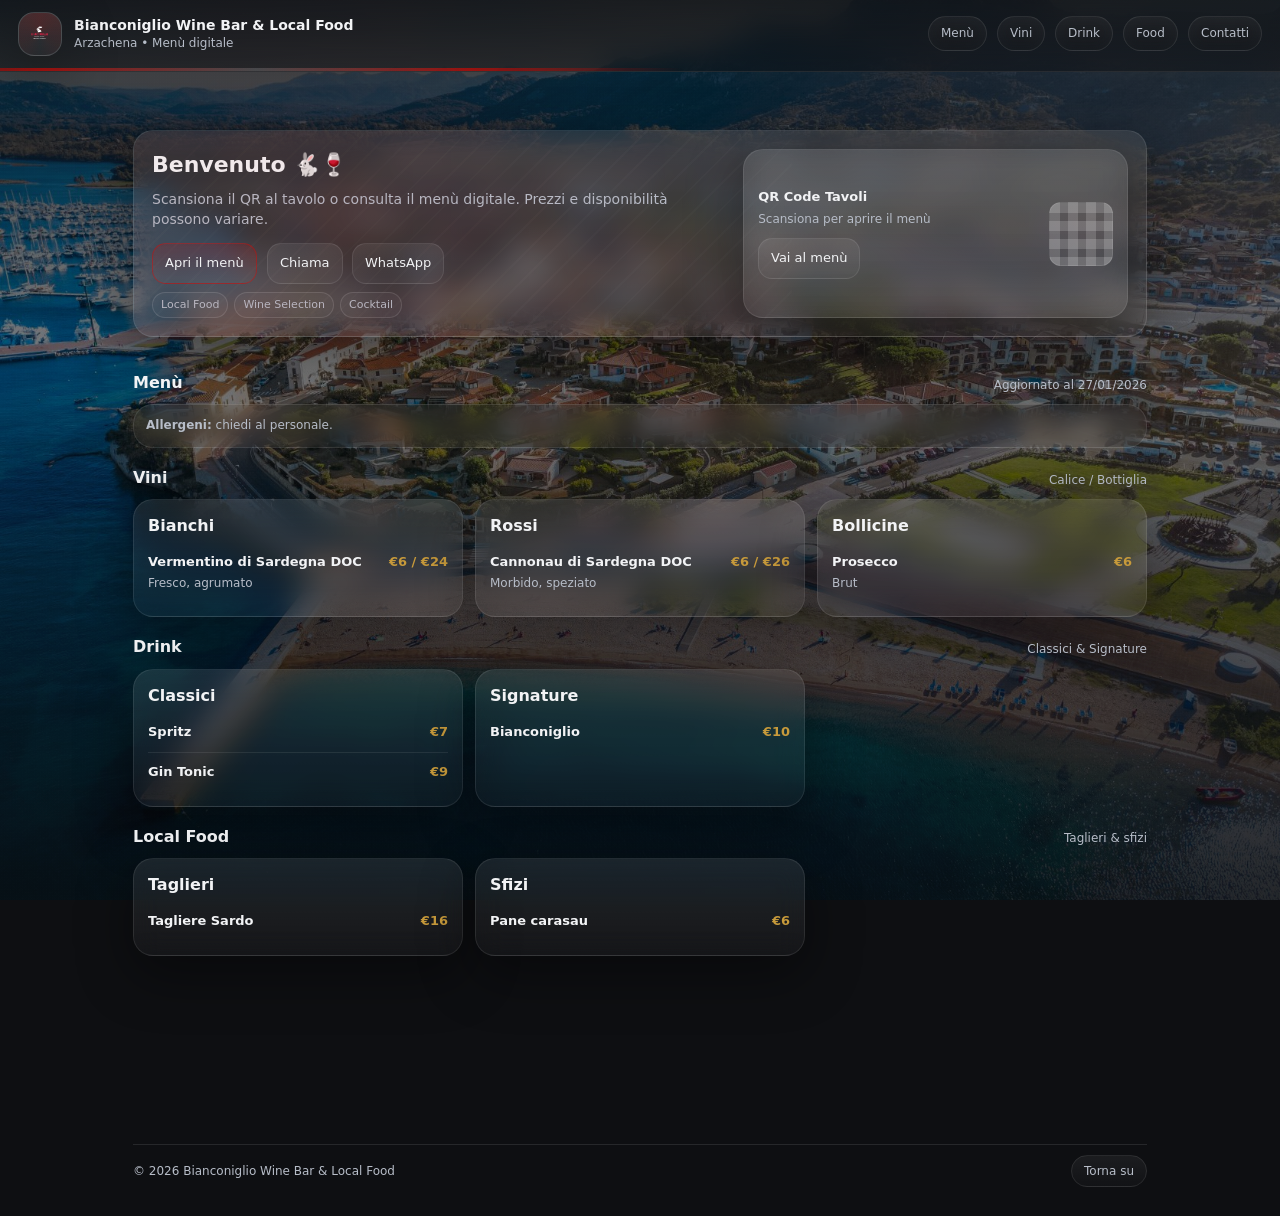
==== index.html @ 8bcde0dc "Add files via upload" ====
<!doctype html>
<html lang="it">
<head>
  <meta charset="utf-8">
  <meta name="viewport" content="width=device-width, initial-scale=1">
  <meta name="description" content="Bianconiglio Wine Bar & Local Food - Menù digitale, Arzachena">
  <title>Bianconiglio Wine Bar & Local Food • Menù</title>

  <link rel="stylesheet" href="styles.css">
</head>

<body>

  <!-- PRELOADER -->
  <div id="preloader" aria-label="Caricamento">
    <div class="preloaderGlass">
      <img class="preLogo" src="logo.svg" alt="Bianconiglio">
      <div class="preBar"></div>
    </div>
  </div>

  <!-- APP -->
  <div id="app" class="appHidden">

    <!-- HEADER -->
    <header id="siteHeader">
      <div class="topbar">
        <div class="brand">
          <div class="logoWrap">
            <img src="logo.svg" alt="Bianconiglio Wine Bar & Local Food">
          </div>
          <div>
            <h1>Bianconiglio Wine Bar & Local Food</h1>
            <p>Arzachena • Menù digitale</p>
          </div>
        </div>

        <nav>
          <a class="chip bounce" href="#menu">Menù</a>
          <a class="chip bounce" href="#vini">Vini</a>
          <a class="chip bounce" href="#drink">Drink</a>
          <a class="chip bounce" href="#food">Food</a>
          <a class="chip bounce" href="#contatti">Contatti</a>
        </nav>
      </div>
    </header>

    <!-- CONTENUTO -->
    <div class="wrap">

      <!-- HERO -->
      <section class="hero reveal" id="top">
        <div class="heroCard">
          <div>
            <h2>Benvenuto 🐇🍷</h2>
            <p class="sub">
              Scansiona il QR al tavolo o consulta il menù digitale.
              Prezzi e disponibilità possono variare.
            </p>

            <div class="btnRow">
              <a class="btn primary bounce" href="#menu">Apri il menù</a>
              <a class="btn bounce" href="tel:+390000000000">Chiama</a>
              <a class="btn bounce" href="https://wa.me/390000000000" target="_blank">WhatsApp</a>
            </div>

            <div class="badges">
              <span class="badge">Local Food</span>
              <span class="badge">Wine Selection</span>
              <span class="badge">Cocktail</span>
            </div>
          </div>

          <div class="qrBox">
            <div>
              <div class="qrTitle">QR Code Tavoli</div>
              <div class="qrSub">Scansiona per aprire il menù</div>
              <div class="qrBtn">
                <a class="btn bounce" href="#menu">Vai al menù</a>
              </div>
            </div>
            <div class="qrFake"></div>
          </div>
        </div>
      </section>

      <!-- MENU -->
      <main>

        <section id="menu" class="reveal">
          <div class="sectionTitle">
            <h3>Menù</h3>
            <span>Aggiornato al 27/01/2026</span>
          </div>
          <div class="notice">
            <strong>Allergeni:</strong> chiedi al personale.
          </div>
        </section>

        <!-- VINI -->
        <section id="vini" class="reveal">
          <div class="sectionTitle">
            <h3>Vini</h3>
            <span>Calice / Bottiglia</span>
          </div>

          <div class="grid">
            <div class="card bounce">
              <div class="cardTitle">Bianchi</div>
              <div class="item">
                <div>
                  <div class="name">Vermentino di Sardegna DOC</div>
                  <div class="desc">Fresco, agrumato</div>
                </div>
                <div class="price">€6 / €24</div>
              </div>
            </div>

            <div class="card bounce">
              <div class="cardTitle">Rossi</div>
              <div class="item">
                <div>
                  <div class="name">Cannonau di Sardegna DOC</div>
                  <div class="desc">Morbido, speziato</div>
                </div>
                <div class="price">€6 / €26</div>
              </div>
            </div>

            <div class="card bounce">
              <div class="cardTitle">Bollicine</div>
              <div class="item">
                <div>
                  <div class="name">Prosecco</div>
                  <div class="desc">Brut</div>
                </div>
                <div class="price">€6</div>
              </div>
            </div>
          </div>
        </section>

        <!-- DRINK -->
        <section id="drink" class="reveal">
          <div class="sectionTitle">
            <h3>Drink</h3>
            <span>Classici & Signature</span>
          </div>

          <div class="grid">
            <div class="card bounce">
              <div class="cardTitle">Classici</div>
              <div class="item">
                <div class="name">Spritz</div>
                <div class="price">€7</div>
              </div>
              <div class="item">
                <div class="name">Gin Tonic</div>
                <div class="price">€9</div>
              </div>
            </div>

            <div class="card bounce">
              <div class="cardTitle">Signature</div>
              <div class="item">
                <div class="name">Bianconiglio</div>
                <div class="price">€10</div>
              </div>
            </div>
          </div>
        </section>

        <!-- FOOD -->
        <section id="food" class="reveal">
          <div class="sectionTitle">
            <h3>Local Food</h3>
            <span>Taglieri & sfizi</span>
          </div>

          <div class="grid">
            <div class="card bounce">
              <div class="cardTitle">Taglieri</div>
              <div class="item">
                <div class="name">Tagliere Sardo</div>
                <div class="price">€16</div>
              </div>
            </div>

            <div class="card bounce">
              <div class="cardTitle">Sfizi</div>
              <div class="item">
                <div class="name">Pane carasau</div>
                <div class="price">€6</div>
              </div>
            </div>
          </div>
        </section>

        <!-- CONTATTI -->
        <section id="contatti" class="reveal">
          <div class="sectionTitle">
            <h3>Contatti</h3>
            <span>Arzachena</span>
          </div>

          <div class="grid">
            <div class="card bounce">
              <div class="cardTitle">Dove siamo</div>
              <div class="smallText">Arzachena (SS)</div>
            </div>

            <div class="card bounce">
              <div class="cardTitle">Orari</div>
              <div class="smallText">
                Lun–Dom<br>18:00 – 02:00
              </div>
            </div>
          </div>
        </section>

      </main>

      <!-- FOOTER -->
      <footer>
        <div class="footerRow">
          <div>© <span id="year"></span> Bianconiglio Wine Bar & Local Food</div>
          <div><a href="#top" class="chip bounce">Torna su</a></div>
        </div>
      </footer>

    </div>
  </div>

  <script src="./app.js"></script>
</body>
</html>
---- styles.css ----
:root{
  --bg:#0e0f12;
  --text:#f2f3f5;
  --muted:#b7bdc8;
  --accent:#c79a3b;

  --glass: rgba(255,255,255,.08);
  --glass2: rgba(255,255,255,.04);
  --stroke: rgba(255,255,255,.14);
  --stroke2: rgba(255,255,255,.09);
  --shadow: 0 18px 55px rgba(0,0,0,.42);
  --radius: 20px;

  --racing-red:#e10600;
  --racing-glow: rgba(225,6,0,.18);
}

*{ box-sizing:border-box; }
html,body{ height:100%; }
body{
  margin:0;
  font-family: system-ui, -apple-system, Segoe UI, Roboto, Arial, sans-serif;
  color:var(--text);
  line-height:1.45;
  overflow-x:hidden;
  background: var(--bg);
}

/* background globale */
body::before{
  content:"";
  position:fixed; inset:0;
  background:
    linear-gradient(180deg, rgba(14,15,18,.78), rgba(14,15,18,.55) 40%, rgba(14,15,18,.88)),
    radial-gradient(800px 500px at 20% 0%, rgba(225,6,0,.18), transparent 60%),
    url("cannigione_-_arzachena_rsz.jpg");
  background-size: cover;
  background-position: center;
  background-repeat:no-repeat;
  filter: saturate(1.05) contrast(1.05);
  z-index:-2;
}

body::after{
  content:"";
  position:fixed; inset:0;
  background-image: radial-gradient(rgba(255,255,255,.06) 1px, transparent 1px);
  background-size: 3px 3px;
  opacity:.10;
  z-index:-1;
  pointer-events:none;
}

a{ color:inherit; }
.wrap{ max-width:1050px; margin:0 auto; padding:18px; }

/* header */
header{
  position:sticky; top:0; z-index:10;
  backdrop-filter: blur(14px);
  -webkit-backdrop-filter: blur(14px);
  background: linear-gradient(180deg, rgba(14,15,18,.68), rgba(14,15,18,.50));
  border-bottom: 1px solid var(--stroke2);
}
header::after{
  content:"";
  display:block;
  height:3px;
  background: linear-gradient(90deg, transparent, rgba(225,6,0,.0), rgba(225,6,0,.95), rgba(255,255,255,.25), rgba(225,6,0,.95), rgba(225,6,0,.0), transparent);
  opacity:.65;
  transform: translateX(-30%);
  transition: transform .8s ease;
}
header.is-scrolled::after{ transform: translateX(30%); }

.topbar{
  display:flex; gap:14px; align-items:center; justify-content:space-between;
  padding:12px 18px;
}

.brand{ display:flex; gap:12px; align-items:center; }
.brand h1{ font-size:14px; margin:0; }
.brand p{ margin:0; font-size:12px; color:var(--muted); }

.logoWrap{
  width:44px; height:44px;
  border-radius: 16px;
  display:grid; place-items:center;
  background: linear-gradient(180deg, rgba(255,255,255,.10), rgba(255,255,255,.04));
  border:1px solid var(--stroke);
  box-shadow: var(--shadow);
  position:relative;
  overflow:hidden;
}
.logoWrap::before{
  content:"";
  position:absolute; inset:-50%;
  background: conic-gradient(from 180deg, transparent, var(--racing-glow), transparent);
  animation: spinGlow 3.2s linear infinite;
  opacity:.9;
}
@keyframes spinGlow { to{ transform: rotate(360deg); } }
.logoWrap img{
  width:30px; height:30px;
  position:relative;
  filter: drop-shadow(0 8px 16px rgba(0,0,0,.35));
}

nav{ display:flex; gap:10px; flex-wrap:wrap; justify-content:flex-end; }
.chip{
  text-decoration:none;
  padding:8px 12px;
  border-radius:999px;
  font-size:12px;
  color:var(--muted);
  border:1px solid var(--stroke2);
  background: linear-gradient(180deg, rgba(255,255,255,.06), rgba(255,255,255,.02));
  backdrop-filter: blur(10px);
  -webkit-backdrop-filter: blur(10px);
  transition: transform .18s ease, filter .18s ease, border-color .18s ease, background .18s ease, color .18s ease;
}
.chip:hover{
  color:var(--text);
  border-color: rgba(225,6,0,.45);
  background: linear-gradient(180deg, rgba(225,6,0,.14), rgba(255,255,255,.02));
  filter: brightness(1.06);
}

.hero{ padding:22px 0 6px; }
.heroCard{
  border-radius: var(--radius);
  border:1px solid var(--stroke2);
  background: linear-gradient(180deg, rgba(255,255,255,.09), rgba(255,255,255,.03));
  backdrop-filter: blur(14px);
  -webkit-backdrop-filter: blur(14px);
  box-shadow: var(--shadow);
  padding:18px;
  display:grid;
  grid-template-columns: 1.2fr .8fr;
  gap:14px;
  position:relative;
  overflow:hidden;
  transform: translateZ(0);
}
.heroCard::before{
  content:"";
  position:absolute; inset:0;
  background:
    linear-gradient(90deg, transparent, rgba(225,6,0,.10), transparent),
    repeating-linear-gradient(135deg, rgba(255,255,255,.035) 0 2px, transparent 2px 18px);
  opacity:.45;
  transform: translateX(-35%);
  animation: speedSweep 5.5s ease-in-out infinite;
  pointer-events:none;
}
@keyframes speedSweep{
  0%,100%{ transform: translateX(-35%); }
  50%{ transform: translateX(35%); }
}
.hero h2{ margin:0 0 8px; font-size:22px; }
.hero .sub{ margin:0; color:var(--muted); font-size:14px; }

.btnRow{ display:flex; gap:10px; flex-wrap:wrap; margin-top:14px; }
.btn{
  display:inline-flex; align-items:center; justify-content:center;
  padding:10px 12px;
  border-radius: 14px;
  border:1px solid var(--stroke2);
  background: linear-gradient(180deg, rgba(255,255,255,.07), rgba(255,255,255,.03));
  text-decoration:none;
  font-size:13px;
  transition: transform .18s ease, filter .18s ease, border-color .18s ease, background .18s ease;
}
.btn.primary{
  border-color: rgba(225,6,0,.42);
  background: linear-gradient(180deg, rgba(225,6,0,.16), rgba(255,255,255,.03));
}
.btn:hover{
  transform: translateY(-1px);
  filter: brightness(1.08);
  border-color: rgba(225,6,0,.55);
}

.badges{ display:flex; gap:6px; flex-wrap:wrap; margin-top:8px; }
.badge{
  font-size:11px; padding:4px 8px;
  border-radius:999px;
  border:1px solid rgba(255,255,255,.12);
  color:var(--muted);
  background: rgba(255,255,255,.03);
}

.qrBox{
  border-radius: var(--radius);
  border:1px solid var(--stroke2);
  background: linear-gradient(180deg, rgba(255,255,255,.08), rgba(255,255,255,.03));
  backdrop-filter: blur(14px);
  -webkit-backdrop-filter: blur(14px);
  box-shadow: var(--shadow);
  padding:14px;
  display:flex; gap:12px; align-items:center; justify-content:space-between;
}
.qrTitle{ font-weight:700; font-size:13px; margin-bottom:4px; }
.qrSub{ color:var(--muted); font-size:12px; }
.qrBtn{ margin-top:10px; }
.qrFake{
  width:64px; height:64px; border-radius:12px;
  background:
    linear-gradient(90deg, rgba(255,255,255,.18) 10px, transparent 10px),
    linear-gradient(rgba(255,255,255,.18) 10px, transparent 10px);
  background-size: 18px 18px;
  border:1px solid rgba(255,255,255,.12);
  opacity:.9;
}

main{ padding:10px 0 40px; }
section{ scroll-margin-top:88px; margin-top:18px; }
.sectionTitle{ display:flex; align-items:end; justify-content:space-between; gap:12px; margin:0 0 10px; }
.sectionTitle h3{ margin:0; font-size:16px; }
.sectionTitle span{ color:var(--muted); font-size:12px; }

.grid{ display:grid; grid-template-columns: repeat(3, 1fr); gap:12px; }

.card{
  border-radius: var(--radius);
  border:1px solid var(--stroke2);
  background: linear-gradient(180deg, rgba(255,255,255,.09), rgba(255,255,255,.03));
  backdrop-filter: blur(14px);
  -webkit-backdrop-filter: blur(14px);
  box-shadow: var(--shadow);
  padding:14px;
  transition: transform .18s ease, border-color .18s ease;
  will-change: transform;
}
.card:hover{
  transform: translateY(-2px);
  border-color: rgba(225,6,0,.30);
}

.cardTitle{ font-weight:800; margin-bottom:6px; }

.item{
  display:flex; justify-content:space-between; gap:10px;
  padding:10px 0;
  border-bottom:1px solid rgba(255,255,255,.08);
}
.item:last-child{ border-bottom:none; }
.name{ font-weight:600; font-size:13px; }
.desc{ margin:3px 0 0; color:var(--muted); font-size:12px; }
.price{ font-weight:700; font-size:13px; white-space:nowrap; color:var(--accent); }

.notice{
  border-radius: var(--radius);
  border:1px solid rgba(255,255,255,.10);
  background: rgba(255,255,255,.03);
  padding:12px;
  color:var(--muted);
  font-size:12px;
  backdrop-filter: blur(10px);
  -webkit-backdrop-filter: blur(10px);
}

.smallText{ color:var(--muted); font-size:13px; }

footer{
  border-top:1px solid rgba(255,255,255,.10);
  padding:18px 0;
  color:var(--muted);
  font-size:12px;
}
.footerRow{
  display:flex;
  gap:10px;
  flex-wrap:wrap;
  justify-content:space-between;
  align-items:center;
}

/* reveal */
.reveal{
  opacity:0;
  transform: translateY(10px);
  transition: opacity .45s ease, transform .45s ease;
}
.reveal.is-in{
  opacity:1;
  transform: translateY(0);
}

/* bounce hover */
.bounce{ will-change: transform; }
.bounce.is-bouncing{
  animation: bounceHover .55s cubic-bezier(.2,.8,.2,1);
}
@keyframes bounceHover{
  0%   { transform: translateY(0); }
  30%  { transform: translateY(-6px); }
  55%  { transform: translateY(0); }
  75%  { transform: translateY(-3px); }
  100% { transform: translateY(0); }
}

@media (max-width: 880px){
  .heroCard{ grid-template-columns: 1fr; }
  .grid{ grid-template-columns: 1fr; }
  nav{ justify-content:flex-start; }
}

@media (prefers-reduced-motion: reduce){
  *{ animation:none!important; transition:none!important; }
}

/* APP show/hide per preloader */
.appHidden{ opacity:0; transform: translateY(6px); pointer-events:none; }
.appVisible{ opacity:1; transform: translateY(0); pointer-events:auto; transition: opacity .55s ease, transform .55s ease; }

/* PRELOADER */
#preloader{
  position:fixed; inset:0;
  display:grid; place-items:center;
  background: radial-gradient(900px 500px at 50% 30%, rgba(225,6,0,.18), transparent 60%),
              rgba(8,9,11,.72);
  backdrop-filter: blur(18px);
  -webkit-backdrop-filter: blur(18px);
  z-index:9999;
  transition: opacity .45s ease, transform .45s ease;
}

#preloader.out{
  opacity:0;
  transform: scale(1.02);
  pointer-events:none;
}

.preloaderGlass{
  width:min(420px, 88vw);
  padding:22px 18px;
  border-radius: 26px;
  border:1px solid rgba(255,255,255,.18);
  background: linear-gradient(180deg, rgba(255,255,255,.10), rgba(255,255,255,.04));
  box-shadow: 0 25px 80px rgba(0,0,0,.55);
  display:grid;
  place-items:center;
  gap:14px;
  position:relative;
  overflow:hidden;
}

.preloaderGlass::before{
  content:"";
  position:absolute; inset:-40%;
  background: conic-gradient(from 180deg, transparent, rgba(225,6,0,.22), transparent);
  animation: spinGlow 2.6s linear infinite;
  opacity:.9;
}

.preLogo{
  width:92px; height:92px;
  filter: drop-shadow(0 16px 24px rgba(0,0,0,.35));
  animation: popIn .55s cubic-bezier(.2,.9,.2,1) both;
}

@keyframes popIn{
  0%{ transform: scale(.82); opacity:0; }
  100%{ transform: scale(1); opacity:1; }
}

.preBar{
  width: 62%;
  height: 6px;
  border-radius: 999px;
  border:1px solid rgba(255,255,255,.16);
  background: rgba(255,255,255,.06);
  overflow:hidden;
  position:relative;
}

.preBar::after{
  content:"";
  position:absolute; inset:0;
  width:45%;
  background: linear-gradient(90deg, transparent, rgba(225,6,0,.85), rgba(255,255,255,.25), rgba(225,6,0,.85), transparent);
  transform: translateX(-140%);
  animation: loadSweep 1.05s ease-in-out infinite;
  opacity:.95;
}

@keyframes loadSweep{
  0%{ transform: translateX(-140%); }
  100%{ transform: translateX(260%); }
}
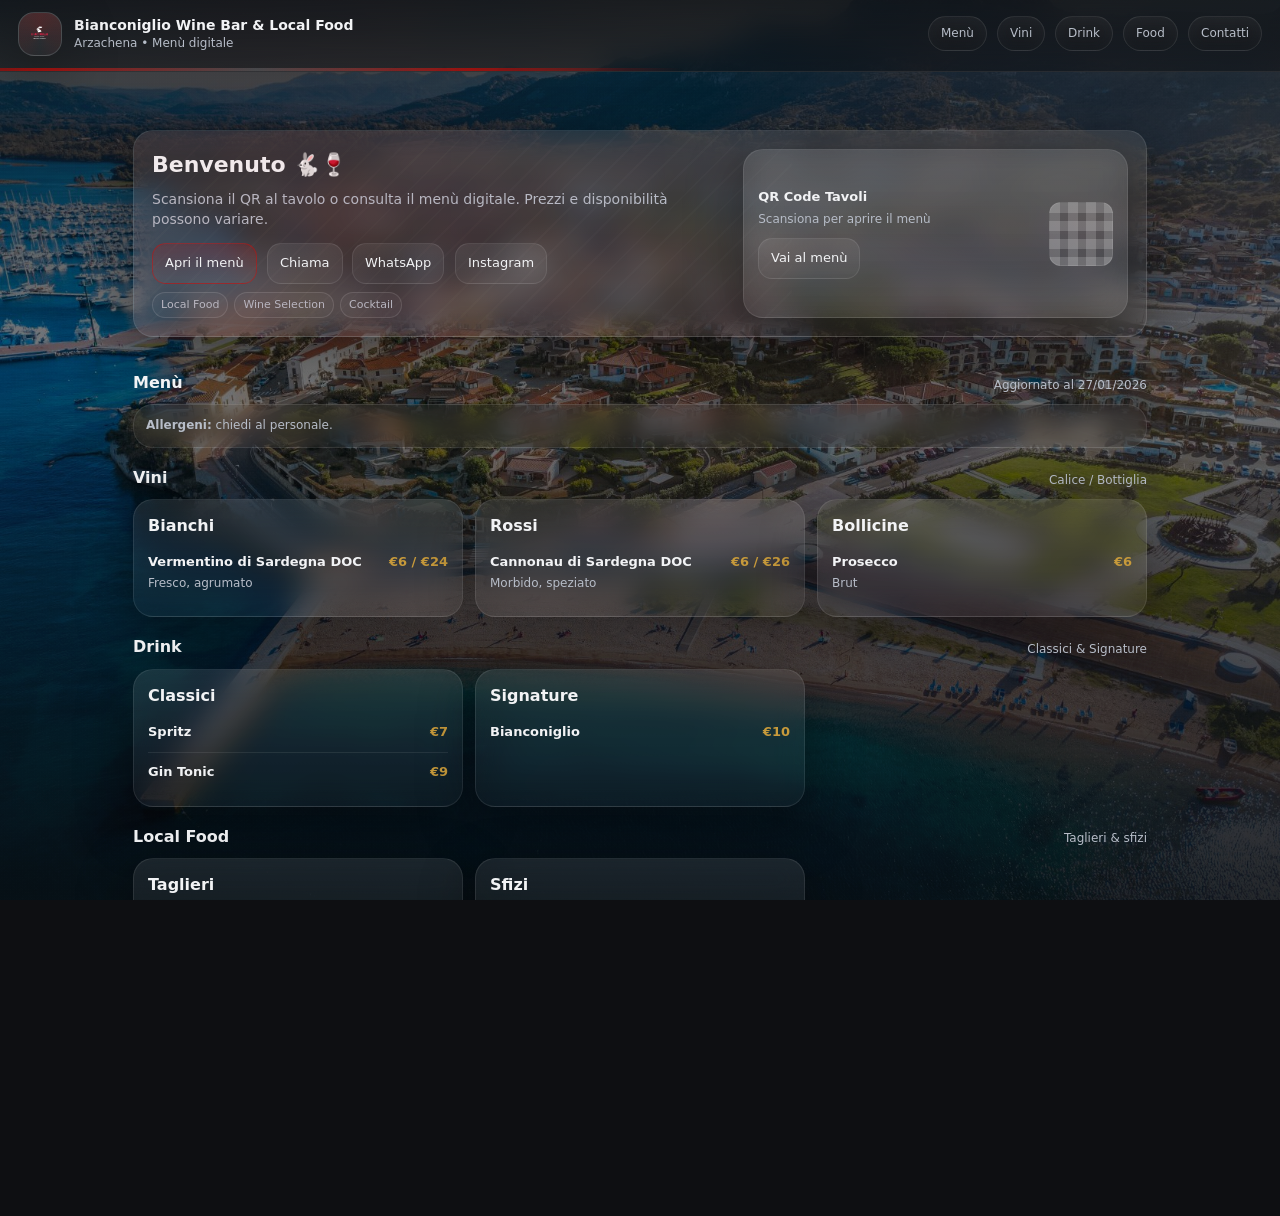
==== commit 6f8d9d51: "Add Instagram link to hero section" ====
--- a/index.html
+++ b/index.html
@@ -62,6 +62,7 @@
               <a class="btn primary bounce" href="#menu">Apri il menù</a>
               <a class="btn bounce" href="tel:+390000000000">Chiama</a>
               <a class="btn bounce" href="https://wa.me/390000000000" target="_blank">WhatsApp</a>
+              <a class="btn bounce" href="https://www.instagram.com/bianconigliowinebar2.0/" target="_blank"> Instagram</a>
             </div>
 
             <div class="badges">
@@ -223,7 +224,7 @@
       <!-- FOOTER -->
       <footer>
         <div class="footerRow">
-          <div>© <span id="year"></span> Bianconiglio Wine Bar & Local Food</div>
+          <div>© <span id="year"></span> Bianconiglio Wine Bar & Local Food - di Claudio Leuci</div>
           <div><a href="#top" class="chip bounce">Torna su</a></div>
         </div>
       </footer>
@@ -235,3 +236,4 @@
 </body>
 </html>
 
+
--- a/styles.css
+++ b/styles.css
@@ -389,3 +389,29 @@
   0%{ transform: translateX(-140%); }
   100%{ transform: translateX(260%); }
 }
+
+/* FIX mobile: blocca scroll laterale */
+html, body{
+  width: 100%;
+  overflow-x: hidden;
+}
+
+*{
+  max-width: 100%;
+}
+
+img, svg{
+  max-width: 100%;
+  height: auto;
+}
+
+.wrap,
+.heroCard,
+.qrBox,
+.grid{
+  width: 100%;
+  min-width: 0;
+}
+
+
+
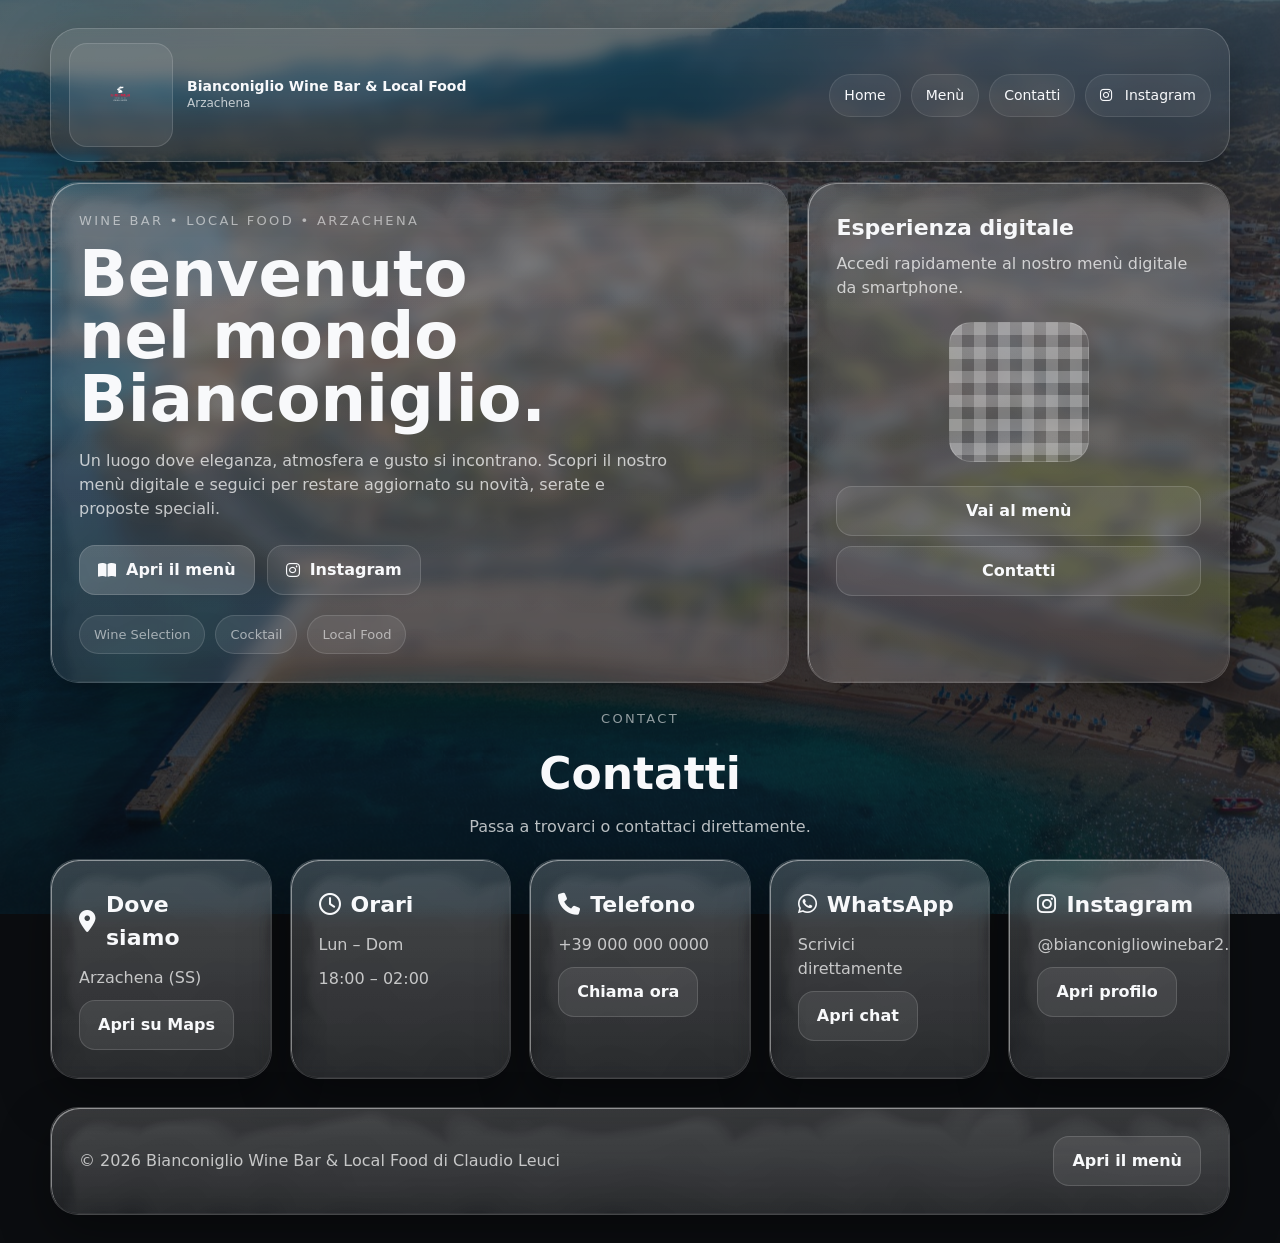
==== commit ac89ea15: "Update index.html with new footer content" ====
--- a/index.html
+++ b/index.html
@@ -1,239 +1,221 @@
-<!doctype html>
+  <!doctype html>
 <html lang="it">
 <head>
   <meta charset="utf-8">
   <meta name="viewport" content="width=device-width, initial-scale=1">
-  <meta name="description" content="Bianconiglio Wine Bar & Local Food - Menù digitale, Arzachena">
-  <title>Bianconiglio Wine Bar & Local Food • Menù</title>
+  <meta name="description" content="Bianconiglio Wine Bar & Local Food - Benvenuto">
+  <title>Bianconiglio Wine Bar & Local Food</title>
 
   <link rel="stylesheet" href="styles.css">
+  <link rel="stylesheet" href="https://cdnjs.cloudflare.com/ajax/libs/font-awesome/6.4.0/css/all.min.css">
 </head>
-
 <body>
 
-  <!-- PRELOADER -->
-  <div id="preloader" aria-label="Caricamento">
-    <div class="preloaderGlass">
-      <img class="preLogo" src="logo.svg" alt="Bianconiglio">
-      <div class="preBar"></div>
+  <svg class="svgFilter" aria-hidden="true">
+    <filter id="glass-distortion">
+      <feTurbulence type="turbulence" baseFrequency="0.008" numOctaves="2" result="noise"></feTurbulence>
+      <feDisplacementMap in="SourceGraphic" in2="noise" scale="65"></feDisplacementMap>
+    </filter>
+  </svg>
+
+  <div id="preloader" aria-label="Caricamento sito">
+    <div class="preloaderCard">
+      <img src="logo.svg" alt="Logo Bianconiglio" class="preloaderLogo">
+      <div class="preloaderLine"></div>
     </div>
   </div>
 
-  <!-- APP -->
   <div id="app" class="appHidden">
 
-    <!-- HEADER -->
-    <header id="siteHeader">
-      <div class="topbar">
-        <div class="brand">
-          <div class="logoWrap">
+    <header class="siteHeader" id="siteHeader">
+      <div class="container navBar glassCard glassInteractive">
+        <a href="index.html" class="brand">
+          <div class="brandLogo">
             <img src="logo.svg" alt="Bianconiglio Wine Bar & Local Food">
           </div>
-          <div>
-            <h1>Bianconiglio Wine Bar & Local Food</h1>
-            <p>Arzachena • Menù digitale</p>
-          </div>
-        </div>
-
-        <nav>
-          <a class="chip bounce" href="#menu">Menù</a>
-          <a class="chip bounce" href="#vini">Vini</a>
-          <a class="chip bounce" href="#drink">Drink</a>
-          <a class="chip bounce" href="#food">Food</a>
-          <a class="chip bounce" href="#contatti">Contatti</a>
+          <div class="brandText">
+            <strong>Bianconiglio Wine Bar & Local Food</strong>
+            <span>Arzachena</span>
+          </div>
+        </a>
+
+        <nav class="navLinks">
+          <a href="index.html" class="navLink">Home</a>
+          <a href="menu.html" class="navLink">Menù</a>
+          <a href="#contatti" class="navLink">Contatti</a>
+          <a href="https://www.instagram.com/bianconigliowinebar2.0/" target="_blank" class="navLink instagramLink">
+            <i class="fa-brands fa-instagram"></i> Instagram
+          </a>
         </nav>
+
+        <button class="menuToggle" id="menuToggle" aria-label="Apri menu">
+          <i class="fa-solid fa-bars"></i>
+        </button>
+      </div>
+
+      <div class="mobileMenu glassCard" id="mobileMenu">
+        <a href="index.html">Home</a>
+        <a href="menu.html">Menù</a>
+        <a href="#contatti">Contatti</a>
+        <a href="https://www.instagram.com/bianconigliowinebar2.0/" target="_blank">Instagram</a>
       </div>
     </header>
 
-    <!-- CONTENUTO -->
-    <div class="wrap">
-
-      <!-- HERO -->
-      <section class="hero reveal" id="top">
-        <div class="heroCard">
-          <div>
-            <h2>Benvenuto 🐇🍷</h2>
-            <p class="sub">
-              Scansiona il QR al tavolo o consulta il menù digitale.
-              Prezzi e disponibilità possono variare.
-            </p>
-
-            <div class="btnRow">
-              <a class="btn primary bounce" href="#menu">Apri il menù</a>
-              <a class="btn bounce" href="tel:+390000000000">Chiama</a>
-              <a class="btn bounce" href="https://wa.me/390000000000" target="_blank">WhatsApp</a>
-              <a class="btn bounce" href="https://www.instagram.com/bianconigliowinebar2.0/" target="_blank"> Instagram</a>
+    <main>
+      <section class="hero container" id="top">
+        <div class="heroGrid">
+          <div class="heroMain glassCard glassInteractive reveal">
+            <div class="glassFilter"></div>
+            <div class="glassOverlay"></div>
+            <div class="glassSpecular"></div>
+
+            <div class="glassContent heroContent">
+              <p class="eyebrow">Wine Bar • Local Food • Arzachena</p>
+              <h1>Benvenuto nel mondo Bianconiglio.</h1>
+              <p class="heroText">
+                Un luogo dove eleganza, atmosfera e gusto si incontrano.
+                Scopri il nostro menù digitale e seguici per restare aggiornato
+                su novità, serate e proposte speciali.
+              </p>
+
+              <div class="heroActions">
+                <a href="menu.html" class="btn btnPrimary">
+                  <i class="fa-solid fa-book-open"></i>
+                  Apri il menù
+                </a>
+
+                <a href="https://www.instagram.com/bianconigliowinebar2.0/" target="_blank" class="btn btnGlass">
+                  <i class="fa-brands fa-instagram"></i>
+                  Instagram
+                </a>
+              </div>
+
+              <div class="heroBadges">
+                <span>Wine Selection</span>
+                <span>Cocktail</span>
+                <span>Local Food</span>
+              </div>
             </div>
-
-            <div class="badges">
-              <span class="badge">Local Food</span>
-              <span class="badge">Wine Selection</span>
-              <span class="badge">Cocktail</span>
+          </div>
+
+          <div class="heroSide glassCard glassInteractive reveal">
+            <div class="glassFilter"></div>
+            <div class="glassOverlay"></div>
+            <div class="glassSpecular"></div>
+
+            <div class="glassContent">
+              <div class="sideBlock">
+                <h3>Esperienza digitale</h3>
+                <p>Accedi rapidamente al nostro menù digitale da smartphone.</p>
+              </div>
+
+              <div class="fakeQr"></div>
+
+              <div class="sideButtons">
+                <a href="menu.html" class="btn btnGlass">Vai al menù</a>
+                <a href="#contatti" class="btn btnGlass">Contatti</a>
+              </div>
             </div>
-          </div>
-
-          <div class="qrBox">
-            <div>
-              <div class="qrTitle">QR Code Tavoli</div>
-              <div class="qrSub">Scansiona per aprire il menù</div>
-              <div class="qrBtn">
-                <a class="btn bounce" href="#menu">Vai al menù</a>
-              </div>
-            </div>
-            <div class="qrFake"></div>
           </div>
         </div>
       </section>
 
-      <!-- MENU -->
-      <main>
-
-        <section id="menu" class="reveal">
-          <div class="sectionTitle">
-            <h3>Menù</h3>
-            <span>Aggiornato al 27/01/2026</span>
-          </div>
-          <div class="notice">
-            <strong>Allergeni:</strong> chiedi al personale.
-          </div>
-        </section>
-
-        <!-- VINI -->
-        <section id="vini" class="reveal">
-          <div class="sectionTitle">
-            <h3>Vini</h3>
-            <span>Calice / Bottiglia</span>
-          </div>
-
-          <div class="grid">
-            <div class="card bounce">
-              <div class="cardTitle">Bianchi</div>
-              <div class="item">
-                <div>
-                  <div class="name">Vermentino di Sardegna DOC</div>
-                  <div class="desc">Fresco, agrumato</div>
-                </div>
-                <div class="price">€6 / €24</div>
-              </div>
+      <section class="contactSection container" id="contatti">
+        <div class="sectionHeading reveal">
+          <p class="eyebrow">Contact</p>
+          <h2>Contatti</h2>
+          <p>Passa a trovarci o contattaci direttamente.</p>
+        </div>
+
+            <div class="contactGrid">
+              <article class="glassCard glassInteractive reveal">
+                <div class="glassFilter"></div>
+                <div class="glassOverlay"></div>
+                <div class="glassSpecular"></div>
+            
+                <div class="glassContent contactCard">
+                  <h3><i class="fa-solid fa-location-dot"></i> Dove siamo</h3>
+                  <p>Arzachena (SS)</p>
+                  <a class="btn btnGlass" target="_blank" href="https://www.google.com/maps/search/?api=1&query=Arzachena%20Bianconiglio%20Wine%20Bar">
+                    Apri su Maps
+                  </a>
+                </div>
+              </article>
+            
+              <article class="glassCard glassInteractive reveal">
+                <div class="glassFilter"></div>
+                <div class="glassOverlay"></div>
+                <div class="glassSpecular"></div>
+            
+                <div class="glassContent contactCard">
+                  <h3><i class="fa-regular fa-clock"></i> Orari</h3>
+                  <p>Lun – Dom</p>
+                  <p>18:00 – 02:00</p>
+                </div>
+              </article>
+            
+              <article class="glassCard glassInteractive reveal">
+                <div class="glassFilter"></div>
+                <div class="glassOverlay"></div>
+                <div class="glassSpecular"></div>
+            
+                <div class="glassContent contactCard">
+                  <h3><i class="fa-solid fa-phone"></i> Telefono</h3>
+                  <p>+39 000 000 0000</p>
+                  <a class="btn btnGlass" href="tel:+390000000000">
+                    Chiama ora
+                  </a>
+                </div>
+              </article>
+            
+              <article class="glassCard glassInteractive reveal">
+                <div class="glassFilter"></div>
+                <div class="glassOverlay"></div>
+                <div class="glassSpecular"></div>
+            
+                <div class="glassContent contactCard">
+                  <h3><i class="fa-brands fa-whatsapp"></i> WhatsApp</h3>
+                  <p>Scrivici direttamente</p>
+                  <a class="btn btnGlass" target="_blank" href="https://wa.me/390000000000">
+                    Apri chat
+                  </a>
+                </div>
+              </article>
+            
+              <article class="glassCard glassInteractive reveal">
+                <div class="glassFilter"></div>
+                <div class="glassOverlay"></div>
+                <div class="glassSpecular"></div>
+            
+                <div class="glassContent contactCard">
+                  <h3><i class="fa-brands fa-instagram"></i> Instagram</h3>
+                  <p>@bianconigliowinebar2.0</p>
+                  <a class="btn btnGlass" target="_blank" href="https://www.instagram.com/bianconigliowinebar2.0/">
+                    Apri profilo
+                  </a>
+                </div>
+              </article>
             </div>
-
-            <div class="card bounce">
-              <div class="cardTitle">Rossi</div>
-              <div class="item">
-                <div>
-                  <div class="name">Cannonau di Sardegna DOC</div>
-                  <div class="desc">Morbido, speziato</div>
-                </div>
-                <div class="price">€6 / €26</div>
-              </div>
-            </div>
-
-            <div class="card bounce">
-              <div class="cardTitle">Bollicine</div>
-              <div class="item">
-                <div>
-                  <div class="name">Prosecco</div>
-                  <div class="desc">Brut</div>
-                </div>
-                <div class="price">€6</div>
-              </div>
-            </div>
-          </div>
-        </section>
-
-        <!-- DRINK -->
-        <section id="drink" class="reveal">
-          <div class="sectionTitle">
-            <h3>Drink</h3>
-            <span>Classici & Signature</span>
-          </div>
-
-          <div class="grid">
-            <div class="card bounce">
-              <div class="cardTitle">Classici</div>
-              <div class="item">
-                <div class="name">Spritz</div>
-                <div class="price">€7</div>
-              </div>
-              <div class="item">
-                <div class="name">Gin Tonic</div>
-                <div class="price">€9</div>
-              </div>
-            </div>
-
-            <div class="card bounce">
-              <div class="cardTitle">Signature</div>
-              <div class="item">
-                <div class="name">Bianconiglio</div>
-                <div class="price">€10</div>
-              </div>
-            </div>
-          </div>
-        </section>
-
-        <!-- FOOD -->
-        <section id="food" class="reveal">
-          <div class="sectionTitle">
-            <h3>Local Food</h3>
-            <span>Taglieri & sfizi</span>
-          </div>
-
-          <div class="grid">
-            <div class="card bounce">
-              <div class="cardTitle">Taglieri</div>
-              <div class="item">
-                <div class="name">Tagliere Sardo</div>
-                <div class="price">€16</div>
-              </div>
-            </div>
-
-            <div class="card bounce">
-              <div class="cardTitle">Sfizi</div>
-              <div class="item">
-                <div class="name">Pane carasau</div>
-                <div class="price">€6</div>
-              </div>
-            </div>
-          </div>
-        </section>
-
-        <!-- CONTATTI -->
-        <section id="contatti" class="reveal">
-          <div class="sectionTitle">
-            <h3>Contatti</h3>
-            <span>Arzachena</span>
-          </div>
-
-          <div class="grid">
-            <div class="card bounce">
-              <div class="cardTitle">Dove siamo</div>
-              <div class="smallText">Arzachena (SS)</div>
-            </div>
-
-            <div class="card bounce">
-              <div class="cardTitle">Orari</div>
-              <div class="smallText">
-                Lun–Dom<br>18:00 – 02:00
-              </div>
-            </div>
-          </div>
-        </section>
-
-      </main>
-
-      <!-- FOOTER -->
-      <footer>
-        <div class="footerRow">
-          <div>© <span id="year"></span> Bianconiglio Wine Bar & Local Food - di Claudio Leuci</div>
-          <div><a href="#top" class="chip bounce">Torna su</a></div>
+      </section>
+    </main>
+
+    <footer class="siteFooter container">
+      <div class="footerCard glassCard reveal">
+        <div class="glassFilter"></div>
+        <div class="glassOverlay"></div>
+        <div class="glassSpecular"></div>
+
+        <div class="glassContent footerContent">
+          <p>© <span id="year"></span> Bianconiglio Wine Bar & Local Food di Claudio Leuci</p>
+          <a href="menu.html" class="btn btnGlass">Apri il menù</a>
         </div>
-      </footer>
-
-    </div>
+      </div>
+    </footer>
   </div>
 
-  <script src="./app.js"></script>
+  <script src="app.js"></script>
 </body>
 </html>
 
 
+
--- a/styles.css
+++ b/styles.css
@@ -1,417 +1,675 @@
 :root{
-  --bg:#0e0f12;
-  --text:#f2f3f5;
-  --muted:#b7bdc8;
-  --accent:#c79a3b;
-
-  --glass: rgba(255,255,255,.08);
-  --glass2: rgba(255,255,255,.04);
-  --stroke: rgba(255,255,255,.14);
-  --stroke2: rgba(255,255,255,.09);
-  --shadow: 0 18px 55px rgba(0,0,0,.42);
-  --radius: 20px;
-
-  --racing-red:#e10600;
-  --racing-glow: rgba(225,6,0,.18);
-}
-
-*{ box-sizing:border-box; }
-html,body{ height:100%; }
+  --bg:#0b0d10;
+  --text:#f8f9fb;
+  --muted:rgba(255,255,255,.72);
+  --soft:rgba(255,255,255,.56);
+
+  --glass-bg:rgba(255,255,255,.10);
+  --glass-bg-strong:rgba(255,255,255,.16);
+  --glass-border:rgba(255,255,255,.18);
+  --glass-highlight:rgba(255,255,255,.55);
+
+  --shadow:0 20px 50px rgba(0,0,0,.35);
+  --radius:28px;
+
+  --accent:#ffffff;
+  --accent-2:rgba(255,255,255,.20);
+}
+
+*{
+  box-sizing:border-box;
+}
+
+html, body{
+  width:100%;
+  overflow-x:hidden;
+}
+
 body{
   margin:0;
-  font-family: system-ui, -apple-system, Segoe UI, Roboto, Arial, sans-serif;
   color:var(--text);
-  line-height:1.45;
+  font-family:Inter, system-ui, -apple-system, BlinkMacSystemFont, "Segoe UI", sans-serif;
+  background:var(--bg);
+  line-height:1.5;
   overflow-x:hidden;
-  background: var(--bg);
-}
-
-/* background globale */
+}
+
+/* BACKGROUND GLOBALE */
 body::before{
   content:"";
-  position:fixed; inset:0;
+  position:fixed;
+  inset:0;
+  z-index:-3;
   background:
-    linear-gradient(180deg, rgba(14,15,18,.78), rgba(14,15,18,.55) 40%, rgba(14,15,18,.88)),
-    radial-gradient(800px 500px at 20% 0%, rgba(225,6,0,.18), transparent 60%),
-    url("cannigione_-_arzachena_rsz.jpg");
-  background-size: cover;
-  background-position: center;
-  background-repeat:no-repeat;
-  filter: saturate(1.05) contrast(1.05);
-  z-index:-2;
+    linear-gradient(180deg, rgba(10,12,16,.62), rgba(10,12,16,.78)),
+    radial-gradient(circle at 20% 15%, rgba(255,255,255,.14), transparent 32%),
+    radial-gradient(circle at 80% 0%, rgba(255,255,255,.10), transparent 28%),
+    url("cannigione_-_arzachena_rsz.jpg") center/cover no-repeat;
+  transform:scale(1.03);
 }
 
 body::after{
   content:"";
-  position:fixed; inset:0;
-  background-image: radial-gradient(rgba(255,255,255,.06) 1px, transparent 1px);
-  background-size: 3px 3px;
-  opacity:.10;
-  z-index:-1;
+  position:fixed;
+  inset:0;
+  z-index:-2;
+  background:
+    linear-gradient(135deg, rgba(255,255,255,.05), transparent 35%),
+    radial-gradient(circle at 70% 20%, rgba(255,255,255,.04), transparent 25%);
   pointer-events:none;
 }
 
-a{ color:inherit; }
-.wrap{ max-width:1050px; margin:0 auto; padding:18px; }
-
-/* header */
-header{
-  position:sticky; top:0; z-index:10;
-  backdrop-filter: blur(14px);
-  -webkit-backdrop-filter: blur(14px);
-  background: linear-gradient(180deg, rgba(14,15,18,.68), rgba(14,15,18,.50));
-  border-bottom: 1px solid var(--stroke2);
-}
-header::after{
+img, svg{
+  max-width:100%;
+  height:auto;
+}
+
+a{
+  color:inherit;
+  text-decoration:none;
+}
+
+.container{
+  width:min(1180px, calc(100% - 32px));
+  margin-inline:auto;
+}
+
+.svgFilter{
+  position:absolute;
+  width:0;
+  height:0;
+  pointer-events:none;
+}
+
+/* PRELOADER */
+#preloader{
+  position:fixed;
+  inset:0;
+  z-index:9999;
+  display:grid;
+  place-items:center;
+  background:rgba(8,10,12,.72);
+  backdrop-filter:blur(20px);
+  -webkit-backdrop-filter:blur(20px);
+  transition:opacity .45s ease, visibility .45s ease;
+}
+
+#preloader.hide{
+  opacity:0;
+  visibility:hidden;
+}
+
+.preloaderCard{
+  width:min(280px, 82vw);
+  padding:24px;
+  border-radius:30px;
+  background:rgba(255,255,255,.10);
+  border:1px solid rgba(255,255,255,.18);
+  box-shadow:var(--shadow);
+  backdrop-filter:blur(18px);
+  -webkit-backdrop-filter:blur(18px);
+  display:grid;
+  place-items:center;
+  gap:18px;
+}
+
+.preloaderLogo{
+  width:90px;
+  animation:preLogoPulse 1.3s ease-in-out infinite;
+}
+
+.preloaderLine{
+  width:70%;
+  height:6px;
+  border-radius:999px;
+  overflow:hidden;
+  background:rgba(255,255,255,.10);
+  border:1px solid rgba(255,255,255,.14);
+}
+
+.preloaderLine::after{
   content:"";
   display:block;
-  height:3px;
-  background: linear-gradient(90deg, transparent, rgba(225,6,0,.0), rgba(225,6,0,.95), rgba(255,255,255,.25), rgba(225,6,0,.95), rgba(225,6,0,.0), transparent);
-  opacity:.65;
-  transform: translateX(-30%);
-  transition: transform .8s ease;
-}
-header.is-scrolled::after{ transform: translateX(30%); }
-
-.topbar{
-  display:flex; gap:14px; align-items:center; justify-content:space-between;
-  padding:12px 18px;
-}
-
-.brand{ display:flex; gap:12px; align-items:center; }
-.brand h1{ font-size:14px; margin:0; }
-.brand p{ margin:0; font-size:12px; color:var(--muted); }
-
-.logoWrap{
-  width:44px; height:44px;
-  border-radius: 16px;
-  display:grid; place-items:center;
-  background: linear-gradient(180deg, rgba(255,255,255,.10), rgba(255,255,255,.04));
-  border:1px solid var(--stroke);
-  box-shadow: var(--shadow);
+  width:45%;
+  height:100%;
+  border-radius:999px;
+  background:linear-gradient(90deg, transparent, rgba(255,255,255,.95), transparent);
+  animation:preLoaderMove 1.1s ease-in-out infinite;
+}
+
+@keyframes preLogoPulse{
+  0%,100%{ transform:scale(1); opacity:1; }
+  50%{ transform:scale(1.06); opacity:.92; }
+}
+
+@keyframes preLoaderMove{
+  0%{ transform:translateX(-130%); }
+  100%{ transform:translateX(260%); }
+}
+
+.appHidden{
+  opacity:0;
+  transform:translateY(8px);
+  pointer-events:none;
+}
+
+.appVisible{
+  opacity:1;
+  transform:translateY(0);
+  pointer-events:auto;
+  transition:opacity .7s ease, transform .7s ease;
+}
+
+/* GLASS SYSTEM */
+.glassCard{
   position:relative;
   overflow:hidden;
-}
-.logoWrap::before{
-  content:"";
-  position:absolute; inset:-50%;
-  background: conic-gradient(from 180deg, transparent, var(--racing-glow), transparent);
-  animation: spinGlow 3.2s linear infinite;
-  opacity:.9;
-}
-@keyframes spinGlow { to{ transform: rotate(360deg); } }
-.logoWrap img{
-  width:30px; height:30px;
+  border-radius:var(--radius);
+  background:linear-gradient(180deg, rgba(255,255,255,.08), rgba(255,255,255,.04));
+  border:1px solid var(--glass-border);
+  box-shadow:var(--shadow);
+  backdrop-filter:blur(8px);
+  -webkit-backdrop-filter:blur(8px);
+}
+
+.glassFilter,
+.glassOverlay,
+.glassSpecular{
+  position:absolute;
+  inset:0;
+  border-radius:inherit;
+  pointer-events:none;
+}
+
+.glassFilter{
+  z-index:1;
+  backdrop-filter:blur(7px);
+  -webkit-backdrop-filter:blur(7px);
+  filter:url(#glass-distortion) saturate(125%) brightness(1.08);
+}
+
+.glassOverlay{
+  z-index:2;
+  background:linear-gradient(180deg, rgba(255,255,255,.12), rgba(255,255,255,.05));
+}
+
+.glassSpecular{
+  z-index:3;
+  box-shadow:
+    inset 1px 1px 0 rgba(255,255,255,.45),
+    inset -1px -1px 0 rgba(255,255,255,.06);
+}
+
+.glassContent{
   position:relative;
-  filter: drop-shadow(0 8px 16px rgba(0,0,0,.35));
-}
-
-nav{ display:flex; gap:10px; flex-wrap:wrap; justify-content:flex-end; }
-.chip{
-  text-decoration:none;
+  z-index:4;
+  padding:28px;
+}
+
+.glassInteractive{
+  transition:transform .35s ease, border-color .35s ease, box-shadow .35s ease;
+}
+
+.glassInteractive:hover{
+  transform:translateY(-4px);
+  border-color:rgba(255,255,255,.28);
+  box-shadow:0 26px 65px rgba(0,0,0,.4);
+}
+
+/* HEADER */
+.siteHeader{
+  position:sticky;
+  top:14px;
+  z-index:200;
+  padding-top:14px;
+}
+
+.navBar{
+  min-height:78px;
+  display:flex;
+  align-items:center;
+  justify-content:space-between;
+  gap:20px;
+  padding:14px 18px;
+}
+
+.brand{
+  display:flex;
+  align-items:center;
+  gap:14px;
+  min-width:0;
+}
+
+.brandLogo{
+  width:104px;
+  height:104px;
+  border-radius:18px;
+  display:grid;
+  place-items:center;
+  background:rgba(255,255,255,.08);
+  border:1px solid rgba(255,255,255,.14);
+  flex-shrink:0;
+}
+
+.brandLogo img{
+  width:34px;
+}
+
+.brandText{
+  display:flex;
+  flex-direction:column;
+  min-width:0;
+}
+
+.brandText strong{
+  font-size:14px;
+  line-height:1.2;
+}
+
+.brandText span{
+  font-size:12px;
+  color:var(--muted);
+}
+
+.navLinks{
+  display:flex;
+  align-items:center;
+  gap:10px;
+  flex-wrap:wrap;
+}
+
+.navLink{
+  padding:10px 14px;
+  border-radius:999px;
+  background:rgba(255,255,255,.06);
+  border:1px solid rgba(255,255,255,.10);
+  font-size:14px;
+  transition:all .25s ease;
+}
+
+.navLink:hover{
+  background:rgba(255,255,255,.12);
+  border-color:rgba(255,255,255,.22);
+}
+
+.instagramLink i{
+  margin-right:8px;
+}
+
+.menuToggle{
+  display:none;
+  width:46px;
+  height:46px;
+  border:none;
+  border-radius:14px;
+  background:rgba(255,255,255,.10);
+  color:var(--text);
+  font-size:18px;
+  cursor:pointer;
+  border:1px solid rgba(255,255,255,.12);
+}
+
+.mobileMenu{
+  display:none;
+  margin-top:10px;
+  padding:10px;
+}
+
+.mobileMenu a{
+  display:block;
+  padding:12px 14px;
+  border-radius:14px;
+  color:var(--text);
+}
+
+.mobileMenu a:hover{
+  background:rgba(255,255,255,.10);
+}
+
+/* HERO */
+.hero{
+  padding-top:34px;
+  padding-bottom:26px;
+}
+
+.heroGrid{
+  display:grid;
+  grid-template-columns:1.4fr .8fr;
+  gap:18px;
+}
+
+.heroMain,
+.heroSide{
+  min-width:0;
+}
+
+.heroContent{
+  min-height:420px;
+  display:flex;
+  flex-direction:column;
+  justify-content:center;
+}
+
+.eyebrow{
+  margin:0 0 12px;
+  font-size:13px;
+  text-transform:uppercase;
+  letter-spacing:.18em;
+  color:var(--soft);
+}
+
+.hero h1{
+  margin:0 0 18px;
+  font-size:clamp(34px, 5vw, 66px);
+  line-height:.98;
+  max-width:10ch;
+}
+
+.heroText{
+  max-width:58ch;
+  color:var(--muted);
+  font-size:16px;
+  margin:0 0 24px;
+}
+
+.heroActions{
+  display:flex;
+  flex-wrap:wrap;
+  gap:12px;
+  margin-bottom:20px;
+}
+
+.heroBadges{
+  display:flex;
+  flex-wrap:wrap;
+  gap:10px;
+}
+
+.heroBadges span{
+  padding:9px 14px;
+  border-radius:999px;
+  font-size:13px;
+  background:rgba(255,255,255,.08);
+  border:1px solid rgba(255,255,255,.12);
+  color:var(--soft);
+}
+
+.sideBlock h3{
+  margin:0 0 8px;
+  font-size:22px;
+}
+
+.sideBlock p{
+  margin:0 0 22px;
+  color:var(--muted);
+}
+
+.fakeQr{
+  width:140px;
+  height:140px;
+  margin:8px auto 24px;
+  border-radius:22px;
+  border:1px solid rgba(255,255,255,.18);
+  background:
+    linear-gradient(90deg, rgba(255,255,255,.22) 12px, transparent 12px),
+    linear-gradient(rgba(255,255,255,.22) 12px, transparent 12px);
+  background-size:24px 24px;
+  background-color:rgba(255,255,255,.06);
+}
+
+.sideButtons{
+  display:grid;
+  gap:10px;
+}
+
+/* BUTTONS */
+.btn{
+  display:inline-flex;
+  align-items:center;
+  justify-content:center;
+  gap:10px;
+  min-height:48px;
+  padding:12px 18px;
+  border-radius:16px;
+  border:1px solid rgba(255,255,255,.14);
+  color:var(--text);
+  font-weight:600;
+  transition:all .25s ease;
+}
+
+.btn:hover{
+  transform:translateY(-2px);
+}
+
+.btnPrimary{
+  background:rgba(255,255,255,.18);
+}
+
+.btnPrimary:hover{
+  background:rgba(255,255,255,.24);
+}
+
+.btnGlass{
+  background:rgba(255,255,255,.08);
+}
+
+.btnGlass:hover{
+  background:rgba(255,255,255,.14);
+}
+
+/* SECTIONS */
+.menuSection,
+.contactSection,
+.siteFooter{
+  padding-bottom:28px;
+}
+
+.sectionHeading{
+  text-align:center;
+  margin-bottom:20px;
+}
+
+.sectionHeading h2{
+  margin:0 0 8px;
+  font-size:clamp(28px, 4vw, 44px);
+}
+
+.sectionHeading p:last-child{
+  margin:0;
+  color:var(--muted);
+}
+
+/* MENU */
+.menuGrid{
+  display:grid;
+  grid-template-columns:repeat(3, 1fr);
+  gap:18px;
+}
+
+.menuCardHeader{
+  display:flex;
+  flex-direction:column;
+  gap:8px;
+  margin-bottom:18px;
+}
+
+.menuCardHeader h3{
+  margin:0;
+  font-size:24px;
+}
+
+.menuTag{
+  align-self:flex-start;
   padding:8px 12px;
   border-radius:999px;
   font-size:12px;
-  color:var(--muted);
-  border:1px solid var(--stroke2);
-  background: linear-gradient(180deg, rgba(255,255,255,.06), rgba(255,255,255,.02));
-  backdrop-filter: blur(10px);
-  -webkit-backdrop-filter: blur(10px);
-  transition: transform .18s ease, filter .18s ease, border-color .18s ease, background .18s ease, color .18s ease;
-}
-.chip:hover{
-  color:var(--text);
-  border-color: rgba(225,6,0,.45);
-  background: linear-gradient(180deg, rgba(225,6,0,.14), rgba(255,255,255,.02));
-  filter: brightness(1.06);
-}
-
-.hero{ padding:22px 0 6px; }
-.heroCard{
-  border-radius: var(--radius);
-  border:1px solid var(--stroke2);
-  background: linear-gradient(180deg, rgba(255,255,255,.09), rgba(255,255,255,.03));
-  backdrop-filter: blur(14px);
-  -webkit-backdrop-filter: blur(14px);
-  box-shadow: var(--shadow);
-  padding:18px;
+  color:var(--soft);
+  background:rgba(255,255,255,.08);
+  border:1px solid rgba(255,255,255,.12);
+}
+
+.menuItem{
+  display:flex;
+  justify-content:space-between;
+  gap:16px;
+  padding:14px 0;
+  border-bottom:1px solid rgba(255,255,255,.10);
+}
+
+.menuItem:last-child{
+  border-bottom:none;
+}
+
+.menuItem strong{
+  display:block;
+  margin-bottom:4px;
+  font-size:15px;
+}
+
+.menuItem p{
+  margin:0;
+  color:var(--muted);
+  font-size:14px;
+}
+
+.menuItem span{
+  white-space:nowrap;
+  font-weight:700;
+}
+
+.menuNotice{
+  margin-top:18px;
+}
+
+.menuNotice .glassContent{
+  color:var(--muted);
+}
+
+/* CONTACT */
+.contactGrid{
   display:grid;
-  grid-template-columns: 1.2fr .8fr;
-  gap:14px;
-  position:relative;
-  overflow:hidden;
-  transform: translateZ(0);
-}
-.heroCard::before{
-  content:"";
-  position:absolute; inset:0;
-  background:
-    linear-gradient(90deg, transparent, rgba(225,6,0,.10), transparent),
-    repeating-linear-gradient(135deg, rgba(255,255,255,.035) 0 2px, transparent 2px 18px);
-  opacity:.45;
-  transform: translateX(-35%);
-  animation: speedSweep 5.5s ease-in-out infinite;
-  pointer-events:none;
-}
-@keyframes speedSweep{
-  0%,100%{ transform: translateX(-35%); }
-  50%{ transform: translateX(35%); }
-}
-.hero h2{ margin:0 0 8px; font-size:22px; }
-.hero .sub{ margin:0; color:var(--muted); font-size:14px; }
-
-.btnRow{ display:flex; gap:10px; flex-wrap:wrap; margin-top:14px; }
-.btn{
-  display:inline-flex; align-items:center; justify-content:center;
-  padding:10px 12px;
-  border-radius: 14px;
-  border:1px solid var(--stroke2);
-  background: linear-gradient(180deg, rgba(255,255,255,.07), rgba(255,255,255,.03));
-  text-decoration:none;
-  font-size:13px;
-  transition: transform .18s ease, filter .18s ease, border-color .18s ease, background .18s ease;
-}
-.btn.primary{
-  border-color: rgba(225,6,0,.42);
-  background: linear-gradient(180deg, rgba(225,6,0,.16), rgba(255,255,255,.03));
-}
-.btn:hover{
-  transform: translateY(-1px);
-  filter: brightness(1.08);
-  border-color: rgba(225,6,0,.55);
-}
-
-.badges{ display:flex; gap:6px; flex-wrap:wrap; margin-top:8px; }
-.badge{
-  font-size:11px; padding:4px 8px;
-  border-radius:999px;
-  border:1px solid rgba(255,255,255,.12);
-  color:var(--muted);
-  background: rgba(255,255,255,.03);
-}
-
-.qrBox{
-  border-radius: var(--radius);
-  border:1px solid var(--stroke2);
-  background: linear-gradient(180deg, rgba(255,255,255,.08), rgba(255,255,255,.03));
-  backdrop-filter: blur(14px);
-  -webkit-backdrop-filter: blur(14px);
-  box-shadow: var(--shadow);
-  padding:14px;
-  display:flex; gap:12px; align-items:center; justify-content:space-between;
-}
-.qrTitle{ font-weight:700; font-size:13px; margin-bottom:4px; }
-.qrSub{ color:var(--muted); font-size:12px; }
-.qrBtn{ margin-top:10px; }
-.qrFake{
-  width:64px; height:64px; border-radius:12px;
-  background:
-    linear-gradient(90deg, rgba(255,255,255,.18) 10px, transparent 10px),
-    linear-gradient(rgba(255,255,255,.18) 10px, transparent 10px);
-  background-size: 18px 18px;
-  border:1px solid rgba(255,255,255,.12);
-  opacity:.9;
-}
-
-main{ padding:10px 0 40px; }
-section{ scroll-margin-top:88px; margin-top:18px; }
-.sectionTitle{ display:flex; align-items:end; justify-content:space-between; gap:12px; margin:0 0 10px; }
-.sectionTitle h3{ margin:0; font-size:16px; }
-.sectionTitle span{ color:var(--muted); font-size:12px; }
-
-.grid{ display:grid; grid-template-columns: repeat(3, 1fr); gap:12px; }
-
-.card{
-  border-radius: var(--radius);
-  border:1px solid var(--stroke2);
-  background: linear-gradient(180deg, rgba(255,255,255,.09), rgba(255,255,255,.03));
-  backdrop-filter: blur(14px);
-  -webkit-backdrop-filter: blur(14px);
-  box-shadow: var(--shadow);
-  padding:14px;
-  transition: transform .18s ease, border-color .18s ease;
-  will-change: transform;
-}
-.card:hover{
-  transform: translateY(-2px);
-  border-color: rgba(225,6,0,.30);
-}
-
-.cardTitle{ font-weight:800; margin-bottom:6px; }
-
-.item{
-  display:flex; justify-content:space-between; gap:10px;
-  padding:10px 0;
-  border-bottom:1px solid rgba(255,255,255,.08);
-}
-.item:last-child{ border-bottom:none; }
-.name{ font-weight:600; font-size:13px; }
-.desc{ margin:3px 0 0; color:var(--muted); font-size:12px; }
-.price{ font-weight:700; font-size:13px; white-space:nowrap; color:var(--accent); }
-
-.notice{
-  border-radius: var(--radius);
-  border:1px solid rgba(255,255,255,.10);
-  background: rgba(255,255,255,.03);
-  padding:12px;
-  color:var(--muted);
-  font-size:12px;
-  backdrop-filter: blur(10px);
-  -webkit-backdrop-filter: blur(10px);
-}
-
-.smallText{ color:var(--muted); font-size:13px; }
-
-footer{
-  border-top:1px solid rgba(255,255,255,.10);
-  padding:18px 0;
-  color:var(--muted);
-  font-size:12px;
-}
-.footerRow{
-  display:flex;
+  grid-template-columns:repeat(auto-fit, minmax(220px, 1fr));
+  gap:18px;
+}
+
+.contactCard h3{
+  margin:0 0 12px;
+  font-size:22px;
+  display:flex;
+  align-items:center;
   gap:10px;
+}
+
+.contactCard p{
+  margin:0 0 10px;
+  color:var(--muted);
+}
+
+/* FOOTER */
+.footerContent{
+  display:flex;
+  align-items:center;
+  justify-content:space-between;
+  gap:20px;
   flex-wrap:wrap;
-  justify-content:space-between;
-  align-items:center;
-}
-
-/* reveal */
+}
+
+.footerContent p{
+  margin:0;
+  color:var(--muted);
+}
+
+/* REVEAL */
 .reveal{
   opacity:0;
-  transform: translateY(10px);
-  transition: opacity .45s ease, transform .45s ease;
-}
-.reveal.is-in{
+  transform:translateY(24px);
+  transition:opacity .7s ease, transform .7s ease;
+}
+
+.reveal.show{
   opacity:1;
-  transform: translateY(0);
-}
-
-/* bounce hover */
-.bounce{ will-change: transform; }
-.bounce.is-bouncing{
-  animation: bounceHover .55s cubic-bezier(.2,.8,.2,1);
-}
-@keyframes bounceHover{
-  0%   { transform: translateY(0); }
-  30%  { transform: translateY(-6px); }
-  55%  { transform: translateY(0); }
-  75%  { transform: translateY(-3px); }
-  100% { transform: translateY(0); }
-}
-
-@media (max-width: 880px){
-  .heroCard{ grid-template-columns: 1fr; }
-  .grid{ grid-template-columns: 1fr; }
-  nav{ justify-content:flex-start; }
+  transform:translateY(0);
+}
+
+/* MOBILE */
+@media (max-width: 980px){
+  .heroGrid,
+  .menuGrid,
+  .contactGrid{
+    grid-template-columns:1fr;
+  }
+
+  .hero h1{
+    max-width:none;
+  }
+}
+
+@media (max-width: 840px){
+  .navLinks{
+    display:none;
+  }
+
+  .menuToggle{
+    display:grid;
+    place-items:center;
+  }
+
+  .mobileMenu.open{
+    display:block;
+  }
+
+  .siteHeader{
+    top:10px;
+  }
+}
+
+@media (max-width: 640px){
+  .container{
+    width:min(100% - 20px, 1180px);
+  }
+
+  .glassContent{
+    padding:22px;
+  }
+
+  .heroContent{
+    min-height:auto;
+  }
+
+  .brandText strong{
+    font-size:13px;
+  }
+
+  .brandText span{
+    font-size:11px;
+  }
+
+  .hero h1{
+    font-size:34px;
+  }
+
+  .btn{
+    width:100%;
+  }
+
+  .heroActions{
+    flex-direction:column;
+  }
+
+  .footerContent{
+    flex-direction:column;
+    align-items:stretch;
+  }
 }
 
 @media (prefers-reduced-motion: reduce){
-  *{ animation:none!important; transition:none!important; }
-}
-
-/* APP show/hide per preloader */
-.appHidden{ opacity:0; transform: translateY(6px); pointer-events:none; }
-.appVisible{ opacity:1; transform: translateY(0); pointer-events:auto; transition: opacity .55s ease, transform .55s ease; }
-
-/* PRELOADER */
-#preloader{
-  position:fixed; inset:0;
-  display:grid; place-items:center;
-  background: radial-gradient(900px 500px at 50% 30%, rgba(225,6,0,.18), transparent 60%),
-              rgba(8,9,11,.72);
-  backdrop-filter: blur(18px);
-  -webkit-backdrop-filter: blur(18px);
-  z-index:9999;
-  transition: opacity .45s ease, transform .45s ease;
-}
-
-#preloader.out{
-  opacity:0;
-  transform: scale(1.02);
-  pointer-events:none;
-}
-
-.preloaderGlass{
-  width:min(420px, 88vw);
-  padding:22px 18px;
-  border-radius: 26px;
-  border:1px solid rgba(255,255,255,.18);
-  background: linear-gradient(180deg, rgba(255,255,255,.10), rgba(255,255,255,.04));
-  box-shadow: 0 25px 80px rgba(0,0,0,.55);
-  display:grid;
-  place-items:center;
-  gap:14px;
-  position:relative;
-  overflow:hidden;
-}
-
-.preloaderGlass::before{
-  content:"";
-  position:absolute; inset:-40%;
-  background: conic-gradient(from 180deg, transparent, rgba(225,6,0,.22), transparent);
-  animation: spinGlow 2.6s linear infinite;
-  opacity:.9;
-}
-
-.preLogo{
-  width:92px; height:92px;
-  filter: drop-shadow(0 16px 24px rgba(0,0,0,.35));
-  animation: popIn .55s cubic-bezier(.2,.9,.2,1) both;
-}
-
-@keyframes popIn{
-  0%{ transform: scale(.82); opacity:0; }
-  100%{ transform: scale(1); opacity:1; }
-}
-
-.preBar{
-  width: 62%;
-  height: 6px;
-  border-radius: 999px;
-  border:1px solid rgba(255,255,255,.16);
-  background: rgba(255,255,255,.06);
-  overflow:hidden;
-  position:relative;
-}
-
-.preBar::after{
-  content:"";
-  position:absolute; inset:0;
-  width:45%;
-  background: linear-gradient(90deg, transparent, rgba(225,6,0,.85), rgba(255,255,255,.25), rgba(225,6,0,.85), transparent);
-  transform: translateX(-140%);
-  animation: loadSweep 1.05s ease-in-out infinite;
-  opacity:.95;
-}
-
-@keyframes loadSweep{
-  0%{ transform: translateX(-140%); }
-  100%{ transform: translateX(260%); }
-}
-
-/* FIX mobile: blocca scroll laterale */
-html, body{
-  width: 100%;
-  overflow-x: hidden;
-}
-
-*{
-  max-width: 100%;
-}
-
-img, svg{
-  max-width: 100%;
-  height: auto;
-}
-
-.wrap,
-.heroCard,
-.qrBox,
-.grid{
-  width: 100%;
-  min-width: 0;
-}
-
-
-
+  *,
+  *::before,
+  *::after{
+    animation:none !important;
+    transition:none !important;
+    scroll-behavior:auto !important;
+  }
+}
+
+
